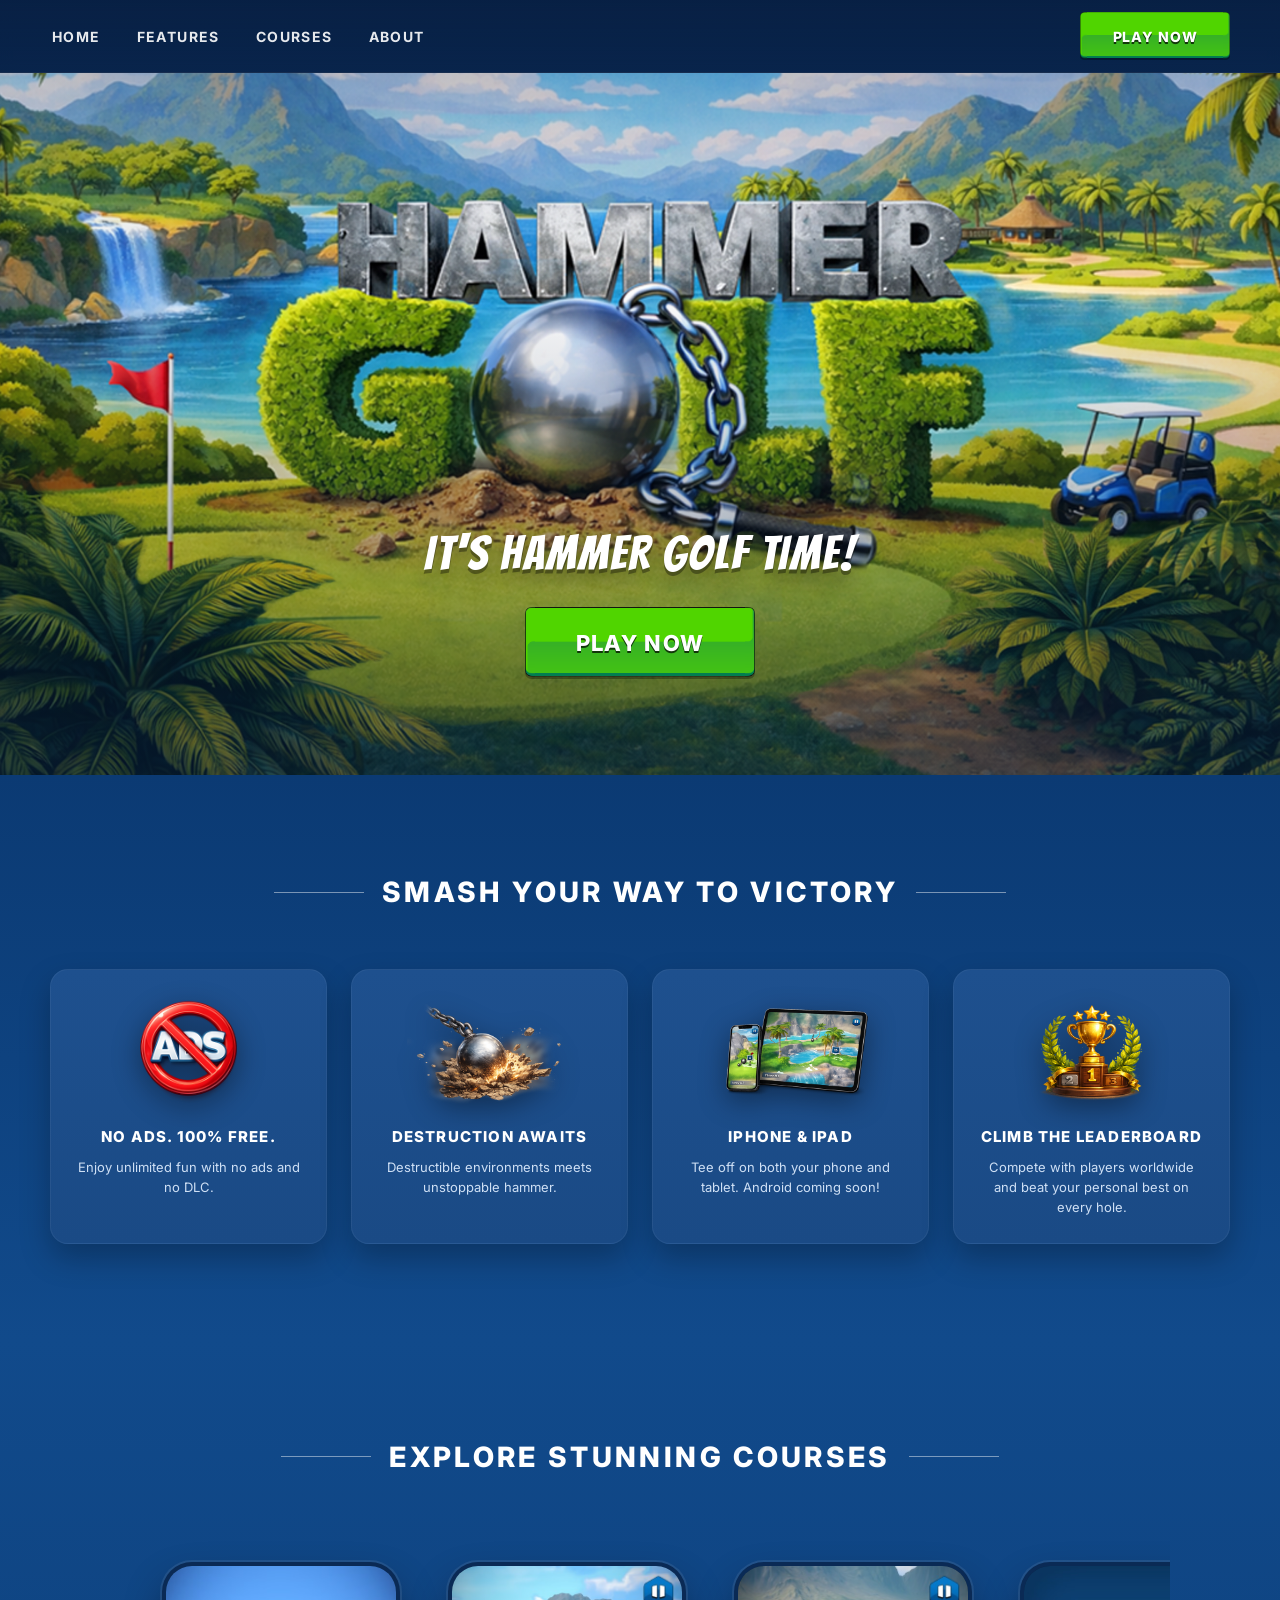
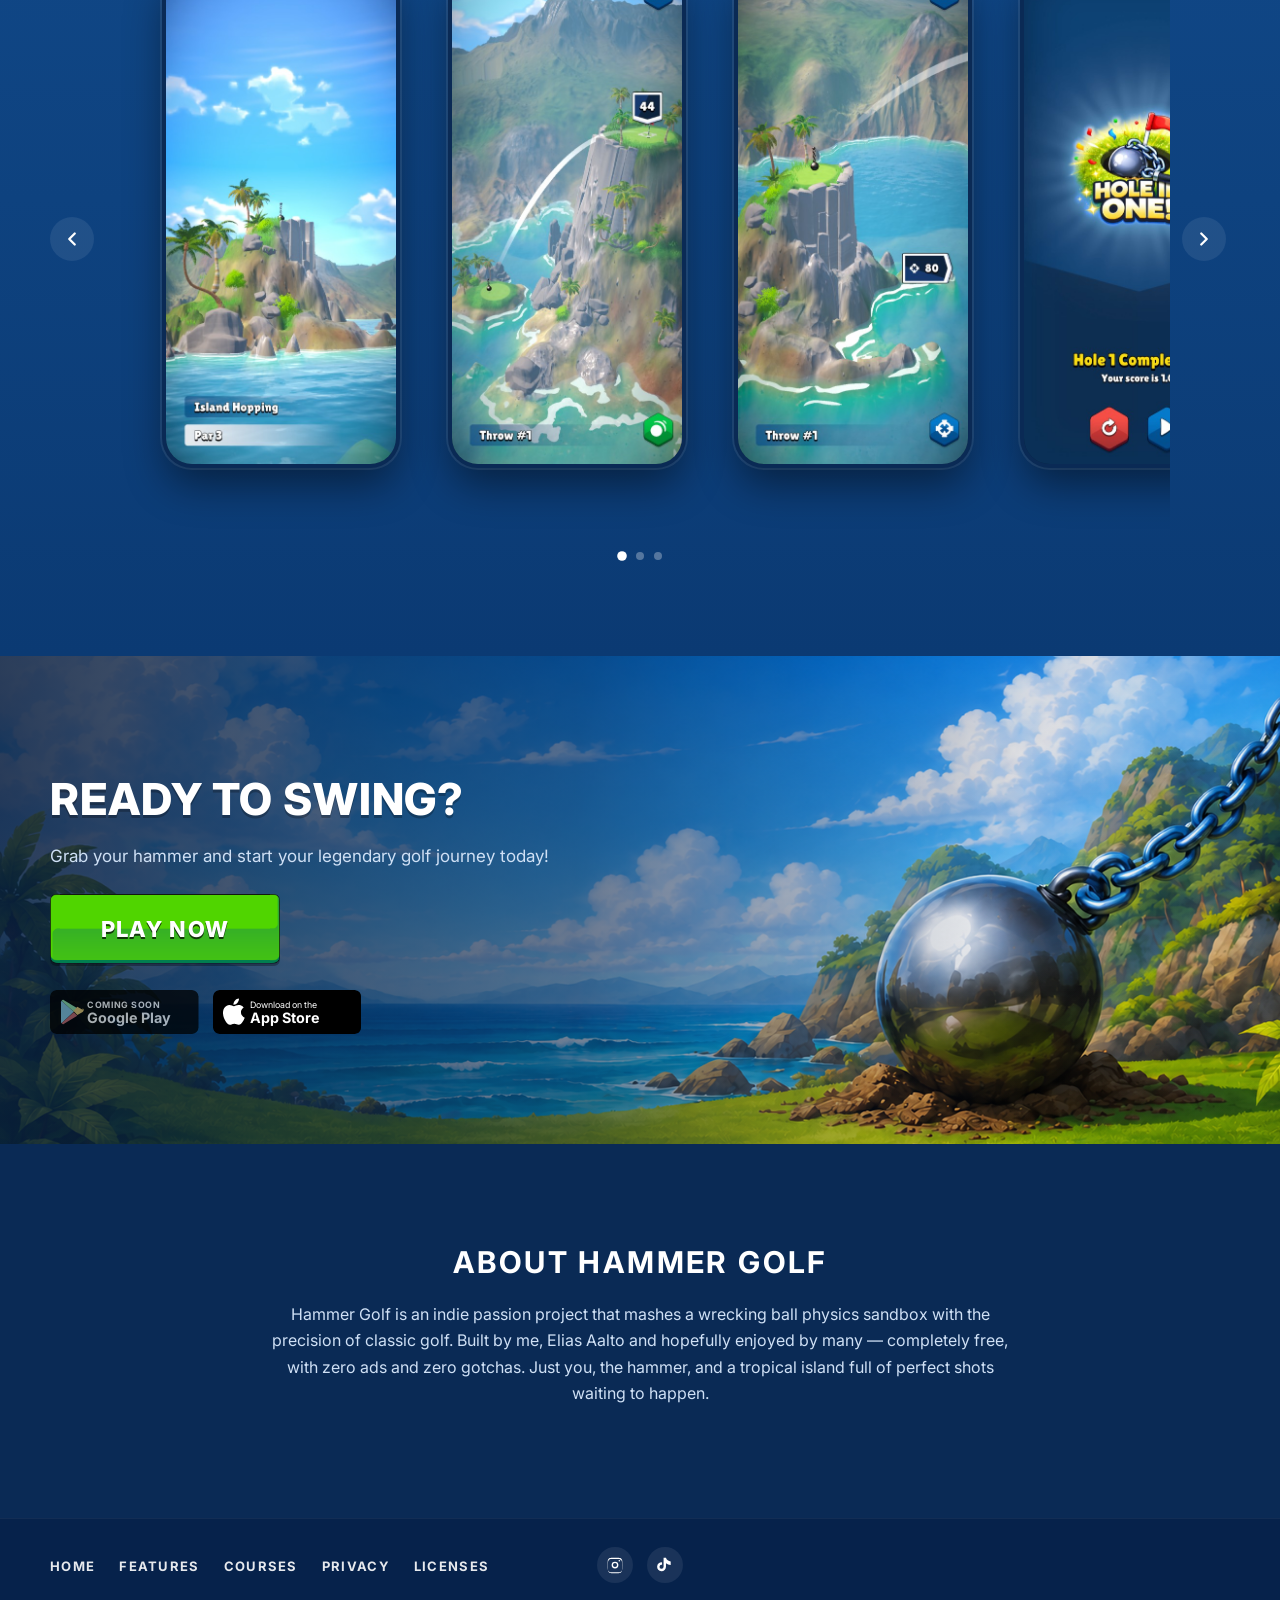
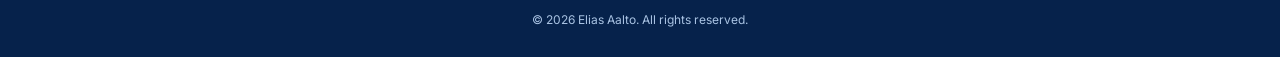
==== index.html @ b5d1f31d "Initial Hammer Golf website" ====
<!doctype html>
<html lang="en">
  <head>
    <meta charset="utf-8" />
    <meta name="viewport" content="width=device-width, initial-scale=1, viewport-fit=cover" />
    <meta name="theme-color" content="#0b3a73" />
    <title>Hammer Golf — Wrecking Balls. Perfect Shots.</title>
    <meta
      name="description"
      content="Hammer Golf is a free mobile golf game with no ads. Smash your way through stunning tropical island courses with the hammer and climb the global leaderboard."
    />

    <meta property="og:title" content="Hammer Golf" />
    <meta property="og:description" content="Wrecking balls. Perfect shots. 100% free. No ads." />
    <meta property="og:type" content="website" />
    <meta property="og:image" content="assets/hero.png" />

    <link rel="preconnect" href="https://fonts.googleapis.com" />
    <link rel="preconnect" href="https://fonts.gstatic.com" crossorigin />
    <link
      href="https://fonts.googleapis.com/css2?family=Bangers&family=Inter:wght@400;500;600;700;800&display=swap"
      rel="stylesheet"
    />

    <link rel="icon" type="image/png" href="assets/icon-hammer.png" />
    <link rel="stylesheet" href="styles.css" />
  </head>
  <body>
    <a class="skip-link" href="#main">Skip to content</a>

    <!-- ============== HEADER ============== -->
    <header class="site-header" id="top">
      <div class="container header-inner">
        <nav class="primary-nav" aria-label="Primary">
          <ul>
            <li><a href="#top">Home</a></li>
            <li><a href="#features">Features</a></li>
            <li><a href="#courses">Courses</a></li>
            <li><a href="#about">About</a></li>
          </ul>
        </nav>

        <a href="https://apps.apple.com/app/6762349301" target="_blank" rel="noopener" class="btn btn-cta btn-cta--sm">Play Now</a>

        <button
          class="nav-toggle"
          aria-label="Open menu"
          aria-expanded="false"
          aria-controls="mobile-nav"
        >
          <span></span><span></span><span></span>
        </button>
      </div>

      <nav id="mobile-nav" class="mobile-nav" aria-label="Mobile">
        <ul>
          <li><a href="#top">Home</a></li>
          <li><a href="#features">Features</a></li>
          <li><a href="#courses">Courses</a></li>
          <li><a href="#about">About</a></li>
          <li><a href="https://apps.apple.com/app/6762349301" target="_blank" rel="noopener" class="btn btn-cta btn-cta--sm">Play Now</a></li>
        </ul>
      </nav>
    </header>

    <main id="main">
      <!-- ============== HERO ============== -->
      <section class="hero">
        <div class="hero-media" aria-hidden="true">
          <img src="assets/hero.png" alt="" />
          <div class="hero-overlay"></div>
        </div>

        <div class="container hero-inner">
          <p class="hero-tagline">IT'S HAMMER GOLF TIME!</p>
          <a href="https://apps.apple.com/app/6762349301" target="_blank" rel="noopener" class="btn btn-cta btn-cta--lg">Play Now</a>
        </div>
      </section>

      <!-- ============== FEATURES ============== -->
      <section id="features" class="section section-features">
        <div class="container">
          <header class="section-head">
            <h2><span class="rule"></span>Smash your way to victory<span class="rule"></span></h2>
          </header>

          <ul class="feature-grid">
            <li class="feature-card">
              <div class="feature-icon">
                <img src="assets/icon-no-ads.png" alt="" />
              </div>
              <h3>No ads. 100% free.</h3>
              <p>Enjoy unlimited fun with no ads and no DLC.</p>
            </li>
            <li class="feature-card">
              <div class="feature-icon">
                <img src="assets/icon-hammer.png" alt="" />
              </div>
              <h3>Destruction awaits</h3>
              <p>Destructible environments meets unstoppable hammer.</p>
            </li>
            <li class="feature-card">
              <div class="feature-icon">
                <img src="assets/icon-courses.png" alt="" />
              </div>
              <h3>iPhone & iPad</h3>
              <p>Tee off on both your phone and tablet. Android coming soon!</p>
            </li>
            <li class="feature-card">
              <div class="feature-icon">
                <img src="assets/icon-trophy.png" alt="" />
              </div>
              <h3>Climb the leaderboard</h3>
              <p>Compete with players worldwide and beat your personal best on every hole.</p>
            </li>
          </ul>
        </div>
      </section>

      <!-- ============== SCREENSHOTS / VIDEO ============== -->
      <section id="courses" class="section section-courses">
        <div class="container">
          <header class="section-head">
            <h2><span class="rule"></span>Explore stunning courses<span class="rule"></span></h2>
          </header>

          <div class="courses-carousel" data-carousel>
            <button class="carousel-arrow carousel-arrow--prev" data-prev aria-label="Previous screenshot">
              <svg viewBox="0 0 24 24" aria-hidden="true">
                <path d="M15 6l-6 6 6 6" fill="none" stroke="currentColor" stroke-width="2.5" stroke-linecap="round" stroke-linejoin="round"/>
              </svg>
            </button>

            <div class="courses-track" data-track>
              <div class="shot-card">
                <div class="shot-frame">
                  <video
                    class="shot-media"
                    src="assets/gameplay.mp4"
                    autoplay
                    muted
                    loop
                    playsinline
                    preload="metadata"
                    poster="assets/screenshot-island.png"
                    aria-label="Hammer Golf gameplay video"
                  ></video>
                </div>
              </div>

              <div class="shot-card">
                <div class="shot-frame">
                  <img class="shot-media" src="assets/screenshot-trajectory.png" alt="Aiming a shot across the cliffs" loading="lazy" />
                </div>
              </div>

              <div class="shot-card">
                <div class="shot-frame">
                  <img class="shot-media" src="assets/screenshot-green.png" alt="Approaching the green from the rocks" loading="lazy" />
                </div>
              </div>

              <div class="shot-card">
                <div class="shot-frame">
                  <img class="shot-media" src="assets/screenshot-holeinone.png" alt="Hole in one celebration screen" loading="lazy" />
                </div>
              </div>

              <div class="shot-card">
                <div class="shot-frame">
                  <img class="shot-media" src="assets/screenshot-island.png" alt="Island Hopping par 3 course preview" loading="lazy" />
                </div>
              </div>
            </div>

            <button class="carousel-arrow carousel-arrow--next" data-next aria-label="Next screenshot">
              <svg viewBox="0 0 24 24" aria-hidden="true">
                <path d="M9 6l6 6-6 6" fill="none" stroke="currentColor" stroke-width="2.5" stroke-linecap="round" stroke-linejoin="round"/>
              </svg>
            </button>
          </div>

          <ol class="carousel-dots" data-dots aria-label="Carousel pages"></ol>
        </div>
      </section>

      <!-- ============== CTA / DOWNLOAD ============== -->
      <section id="download" class="section section-cta" aria-labelledby="cta-heading">
        <div class="cta-media" aria-hidden="true">
          <img src="assets/cta.png" alt="" />
          <div class="cta-overlay"></div>
        </div>

        <div class="container cta-inner">
          <div class="cta-copy">
            <h2 id="cta-heading">Ready to swing?</h2>
            <p>Grab your hammer and start your legendary golf journey today!</p>
            <a href="https://apps.apple.com/app/6762349301" target="_blank" rel="noopener" class="btn btn-cta btn-cta--lg">Play Now</a>

            <div class="store-badges">
              <span class="store-badge store-badge--soon" aria-label="Google Play — coming soon">
                <svg viewBox="0 0 135 40" xmlns="http://www.w3.org/2000/svg" role="img" aria-hidden="true">
                  <rect width="135" height="40" rx="6" fill="#000"/>
                  <g fill="#fff">
                    <text x="34" y="16" font-family="Inter, Arial, sans-serif" font-size="8" font-weight="700" letter-spacing="0.5">COMING SOON</text>
                    <text x="34" y="30" font-family="Inter, Arial, sans-serif" font-size="13" font-weight="700">Google Play</text>
                  </g>
                  <g transform="translate(10 9)">
                    <path d="M.5.7C.2 1 0 1.5 0 2.1v17.8c0 .6.2 1.1.5 1.4l11.1-10.6L.5.7z" fill="#5BC9F4"/>
                    <path d="M.5.7L11.6 10.7l3.2-3.1L2.4 0C1.7-.3 1 .1.5.7z" fill="#62E68C"/>
                    <path d="M14.8 14.4l-3.2-3.1L.5 21.3c.5.6 1.2 1 1.9.6l12.4-7.5z" fill="#EE5A5C"/>
                    <path d="M19.7 9L14.8 6.3l-3.5 3.7 3.5 3.7L19.7 11c1.3-.7 1.3-2.6 0-3.3z" fill="#F2BF35"/>
                  </g>
                </svg>
              </span>
              <a class="store-badge" href="https://apps.apple.com/app/6762349301" target="_blank" rel="noopener" aria-label="Download on the App Store">
                <svg viewBox="0 0 135 40" xmlns="http://www.w3.org/2000/svg" role="img" aria-hidden="true">
                  <rect width="135" height="40" rx="6" fill="#000"/>
                  <g fill="#fff">
                    <text x="34" y="16" font-family="Inter, Arial, sans-serif" font-size="8" font-weight="400">Download on the</text>
                    <text x="34" y="30" font-family="Inter, Arial, sans-serif" font-size="13" font-weight="700">App Store</text>
                  </g>
                  <path transform="translate(9 8)" d="M16.4 12.5c0-3 2.5-4.5 2.6-4.5-1.4-2.1-3.6-2.4-4.4-2.4-1.9-.2-3.6 1.1-4.6 1.1-.9 0-2.4-1.1-4-1.1-2 0-3.9 1.2-4.9 3-2.1 3.7-.5 9 1.5 12 1 1.4 2.2 3 3.8 3 1.5-.1 2.1-1 4-1s2.4 1 4 .9c1.7 0 2.7-1.5 3.7-2.9 1.2-1.6 1.6-3.3 1.7-3.4-.1 0-3.4-1.3-3.4-5.1zM13.3 3.7c.8-1 1.4-2.5 1.3-3.9-1.3 0-2.8.8-3.7 1.9-.8.9-1.5 2.4-1.3 3.8 1.4.1 2.9-.7 3.7-1.8z" fill="#fff"/>
                </svg>
              </a>
            </div>
          </div>
        </div>
      </section>

      <!-- ============== ABOUT (anchor target) ============== -->
      <section id="about" class="section section-about">
        <div class="container about-inner">
          <h2>About Hammer Golf</h2>
          <p>
            Hammer Golf is an indie passion project that mashes a wrecking ball physics
            sandbox with the precision of classic golf. Built by me, Elias Aalto and hopefully enjoyed by many — completely free, with zero ads and zero gotchas. Just you, the
            hammer, and a tropical island full of perfect shots waiting to happen.
          </p>
        </div>
      </section>
    </main>

    <!-- ============== FOOTER ============== -->
    <footer class="site-footer">
      <div class="container footer-inner">
        <nav class="footer-nav" aria-label="Footer">
          <ul>
            <li><a href="#top">Home</a></li>
            <li><a href="#features">Features</a></li>
            <li><a href="#courses">Courses</a></li>
            <li><a href="/privacy/">Privacy</a></li>
            <li><a href="/licenses/">Licenses</a></li>
          </ul>
        </nav>

        <ul class="social" aria-label="Social media">
          <li>
            <a href="https://www.instagram.com/hammer.golf.game/" target="_blank" rel="noopener" aria-label="Hammer Golf on Instagram">
              <svg viewBox="0 0 24 24" aria-hidden="true">
                <path d="M12 2.2c3.2 0 3.6 0 4.8.07 1.2.06 1.8.25 2.2.42a3.7 3.7 0 0 1 1.4.9c.4.4.7.8.9 1.4.17.4.36 1 .42 2.2.07 1.2.07 1.6.07 4.8s0 3.6-.07 4.8c-.06 1.2-.25 1.8-.42 2.2a3.7 3.7 0 0 1-.9 1.4c-.4.4-.8.7-1.4.9-.4.17-1 .36-2.2.42-1.2.07-1.6.07-4.8.07s-3.6 0-4.8-.07c-1.2-.06-1.8-.25-2.2-.42a3.7 3.7 0 0 1-1.4-.9 3.7 3.7 0 0 1-.9-1.4c-.17-.4-.36-1-.42-2.2C2.2 15.6 2.2 15.2 2.2 12s0-3.6.07-4.8c.06-1.2.25-1.8.42-2.2.2-.6.5-1 .9-1.4.4-.4.8-.7 1.4-.9.4-.17 1-.36 2.2-.42C8.4 2.2 8.8 2.2 12 2.2zm0 1.8c-3.15 0-3.52 0-4.7.07-1.1.05-1.7.23-2.1.39-.5.2-.9.45-1.3.85-.4.4-.65.8-.85 1.3-.16.4-.34 1-.39 2.1C2.6 9.9 2.6 10.3 2.6 13.5s0 3.6.06 4.7c.05 1.1.23 1.7.39 2.1.2.5.45.9.85 1.3.4.4.8.65 1.3.85.4.16 1 .34 2.1.39 1.18.07 1.55.07 4.7.07s3.52 0 4.7-.07c1.1-.05 1.7-.23 2.1-.39.5-.2.9-.45 1.3-.85.4-.4.65-.8.85-1.3.16-.4.34-1 .39-2.1.07-1.18.07-1.55.07-4.7s0-3.52-.07-4.7c-.05-1.1-.23-1.7-.39-2.1-.2-.5-.45-.9-.85-1.3-.4-.4-.8-.65-1.3-.85-.4-.16-1-.34-2.1-.39-1.18-.07-1.55-.07-4.7-.07z" fill="currentColor"/>
                <circle cx="12" cy="12" r="3.6" fill="none" stroke="currentColor" stroke-width="1.8"/>
                <circle cx="17.8" cy="6.3" r="1.1" fill="currentColor"/>
              </svg>
            </a>
          </li>
          <li>
            <a href="https://www.tiktok.com/@hammergolfgame" target="_blank" rel="noopener" aria-label="Hammer Golf on TikTok">
              <svg viewBox="0 0 24 24" aria-hidden="true">
                <path d="M19.6 7.2a6.4 6.4 0 0 1-4-1.4 6.4 6.4 0 0 1-2.3-3.6h-3.2v12.2a2.7 2.7 0 1 1-2-2.6V8.5a5.9 5.9 0 1 0 5.2 5.9V9.6a9.5 9.5 0 0 0 6.3 2.3V7.2z" fill="currentColor"/>
              </svg>
            </a>
          </li>
        </ul>

        <p class="footer-copy">© <span id="year"></span> Elias Aalto. All rights reserved.</p>
      </div>
    </footer>

    <script src="script.js" defer></script>
  </body>
</html>
---- styles.css ----
/* ============================================================
   Hammer Golf — single-page site styles
   ============================================================ */

:root {
  /* Brand palette pulled from the mockup */
  --navy-900: #0a2a55;
  --navy-800: #0b3a73;
  --navy-700: #114a8b;
  --navy-600: #1c5aa2;
  --navy-card: #1e508e;
  --navy-card-2: #1a4a85;

  --green-500: #4cc11e;
  --green-600: #3fa915;
  --green-700: #2f8a0d;

  --orange-500: #ff7a1a;
  --red-500: #e23434;

  --white: #ffffff;
  --text-muted: #cfe0f5;
  --text-soft: #a9c3e3;

  --shadow-soft: 0 12px 30px rgba(3, 18, 41, 0.35);
  --shadow-card: 0 14px 30px rgba(0, 0, 0, 0.25);
  --shadow-btn: 0 6px 0 var(--green-700), 0 10px 20px rgba(0, 0, 0, 0.25);

  --radius-card: 18px;
  --radius-btn: 12px;

  --container: 1180px;
  --header-h: 72px;
}

/* ---------- Reset ---------- */
*,
*::before,
*::after {
  box-sizing: border-box;
}

html {
  scroll-behavior: smooth;
}

body {
  margin: 0;
  font-family: "Inter", system-ui, -apple-system, "Segoe UI", Roboto, Arial, sans-serif;
  color: var(--white);
  background: var(--navy-800);
  line-height: 1.5;
  -webkit-font-smoothing: antialiased;
  text-rendering: optimizeLegibility;
}

img {
  display: block;
  max-width: 100%;
  height: auto;
}

ul,
ol {
  list-style: none;
  margin: 0;
  padding: 0;
}

a {
  color: inherit;
  text-decoration: none;
}

button {
  font-family: inherit;
  cursor: pointer;
  border: 0;
  background: transparent;
  color: inherit;
}

.container {
  width: min(100% - 32px, var(--container));
  margin-inline: auto;
}

.skip-link {
  position: absolute;
  left: -9999px;
  top: 0;
  background: var(--white);
  color: var(--navy-900);
  padding: 8px 12px;
  z-index: 100;
}
.skip-link:focus {
  left: 12px;
  top: 12px;
}

/* ---------- Buttons ---------- */
.btn {
  display: inline-flex;
  align-items: center;
  justify-content: center;
  gap: 8px;
  font-weight: 800;
  text-transform: uppercase;
  letter-spacing: 0.06em;
  transition: transform 120ms ease, filter 120ms ease;
  user-select: none;
}

.btn:active {
  transform: translateY(2px);
}

/* CTA button: source (64x225) used as-is, sliced 31 / 2 / 31 across its
   64-wide axis. Caps render with their native source aspect ratio:
       cap_render_width = button_height × (31 / 225) ≈ 0.138 × H
   so the 1:7.26 cap proportion is preserved instead of being squished.
   The source stays at native 64x225 so HiDPI/retina screens render the
   caps from extra source pixels (sharp on 2x/3x). */
.btn-cta {
  display: inline-flex;
  align-items: center;
  justify-content: center;
  background: transparent;
  color: var(--white);
  text-shadow: 0 2px 0 rgba(0, 0, 0, 0.7);
  border-style: solid;
  border-color: transparent;
  border-radius: 0;
  border-image-source: url("assets/button-green.png");
  border-image-slice: 0 31 0 31 fill;
  border-image-repeat: stretch;
}

.btn-cta:hover {
  filter: brightness(1.06);
}

/* H=48  ->  cap ≈ 48 × 31/225 ≈ 6.6 → 7px */
.btn-cta--sm {
  height: 48px;
  border-width: 0 7px;
  border-image-width: 0 7px;
  padding: 0 14px;
  font-size: 14px;
  min-width: 150px;
}

/* H=72  ->  cap ≈ 72 × 31/225 ≈ 9.9 → 10px */
.btn-cta--lg {
  height: 72px;
  border-width: 0 10px;
  border-image-width: 0 10px;
  padding: 0 22px;
  font-size: 22px;
  min-width: 230px;
}

/* ============================================================
   Header
   ============================================================ */
.site-header {
  position: sticky;
  top: 0;
  z-index: 50;
  background: linear-gradient(180deg, rgba(8, 30, 64, 0.92) 0%, rgba(8, 30, 64, 0.78) 100%);
  backdrop-filter: blur(8px);
  -webkit-backdrop-filter: blur(8px);
  border-bottom: 1px solid rgba(255, 255, 255, 0.06);
}

.header-inner {
  height: var(--header-h);
  display: flex;
  align-items: center;
  justify-content: space-between;
  gap: 24px;
}

.brand {
  display: flex;
  align-items: center;
  gap: 10px;
  font-weight: 800;
  letter-spacing: 0.04em;
}

.brand-mark {
  width: 28px;
  height: 28px;
  border-radius: 50%;
  background:
    radial-gradient(circle at 35% 35%, #f4f6fa 0%, #b7bec8 38%, #6b7785 70%, #2e3845 100%);
  box-shadow: inset 0 -2px 4px rgba(0, 0, 0, 0.45), 0 2px 4px rgba(0, 0, 0, 0.4);
}

.brand-name {
  font-size: 16px;
  text-transform: uppercase;
}

.primary-nav ul {
  display: flex;
  gap: 32px;
}

.primary-nav a {
  font-weight: 700;
  font-size: 14px;
  text-transform: uppercase;
  letter-spacing: 0.1em;
  padding: 6px 2px;
  position: relative;
  color: var(--white);
  opacity: 0.9;
  transition: opacity 120ms ease;
}

.primary-nav a:hover {
  opacity: 1;
}

.primary-nav a::after {
  content: "";
  position: absolute;
  left: 50%;
  right: 50%;
  bottom: -4px;
  height: 2px;
  background: var(--green-500);
  transition: left 200ms ease, right 200ms ease;
}

.primary-nav a:hover::after {
  left: 0;
  right: 0;
}

.nav-toggle {
  display: none;
  width: 40px;
  height: 40px;
  flex-direction: column;
  align-items: center;
  justify-content: center;
  gap: 5px;
}
.nav-toggle span {
  width: 22px;
  height: 2px;
  background: var(--white);
  border-radius: 2px;
  transition: transform 200ms ease, opacity 200ms ease;
}

.mobile-nav {
  display: none;
  padding: 12px 16px 20px;
  border-top: 1px solid rgba(255, 255, 255, 0.08);
  background: rgba(8, 30, 64, 0.96);
}
.mobile-nav ul {
  display: flex;
  flex-direction: column;
  gap: 14px;
  align-items: stretch;
}
.mobile-nav a {
  font-weight: 700;
  text-transform: uppercase;
  letter-spacing: 0.08em;
  padding: 10px 4px;
}
.mobile-nav .btn-cta {
  align-self: flex-start;
}

body.nav-open .mobile-nav {
  display: block;
}
body.nav-open .nav-toggle span:nth-child(1) {
  transform: translateY(7px) rotate(45deg);
}
body.nav-open .nav-toggle span:nth-child(2) {
  opacity: 0;
}
body.nav-open .nav-toggle span:nth-child(3) {
  transform: translateY(-7px) rotate(-45deg);
}

/* ============================================================
   Hero
   ============================================================ */
.hero {
  position: relative;
  isolation: isolate;
  min-height: clamp(480px, 78vh, 760px);
  display: flex;
  align-items: flex-end;
  padding-bottom: clamp(48px, 8vw, 96px);
  overflow: hidden;
}

.hero-media {
  position: absolute;
  inset: 0;
  z-index: -1;
}
.hero-media img {
  width: 100%;
  height: 100%;
  object-fit: cover;
  object-position: center 45%;
}
.hero-overlay {
  position: absolute;
  inset: 0;
  background:
    linear-gradient(180deg, rgba(8, 30, 64, 0.25) 0%, rgba(8, 30, 64, 0) 30%, rgba(8, 30, 64, 0.6) 100%);
}

.hero-inner {
  text-align: center;
}

.hero-tagline {
  font-family: "Bangers", "Inter", system-ui, sans-serif;
  letter-spacing: 0.04em;
  font-size: clamp(28px, 4.5vw, 48px);
  line-height: 1.05;
  margin: 0 0 28px;
  text-transform: uppercase;
  text-shadow: 0 4px 0 rgba(0, 0, 0, 0.35), 0 8px 24px rgba(0, 0, 0, 0.5);
}

/* ============================================================
   Section base
   ============================================================ */
.section {
  padding: clamp(56px, 8vw, 96px) 0;
}

.section-head {
  text-align: center;
  margin-bottom: clamp(32px, 5vw, 56px);
}

.section-head h2 {
  display: inline-flex;
  align-items: center;
  gap: 18px;
  margin: 0;
  font-size: clamp(20px, 2.6vw, 28px);
  font-weight: 800;
  text-transform: uppercase;
  letter-spacing: 0.12em;
}

.rule {
  display: inline-block;
  width: clamp(40px, 8vw, 90px);
  height: 1px;
  background: rgba(255, 255, 255, 0.45);
}

/* ============================================================
   Features
   ============================================================ */
.section-features {
  background: linear-gradient(180deg, var(--navy-800) 0%, var(--navy-700) 100%);
}

.feature-grid {
  display: grid;
  grid-template-columns: repeat(4, minmax(0, 1fr));
  gap: clamp(16px, 2vw, 24px);
}

.feature-card {
  background: linear-gradient(180deg, var(--navy-card) 0%, var(--navy-card-2) 100%);
  border-radius: var(--radius-card);
  padding: 28px 22px 26px;
  text-align: center;
  box-shadow: var(--shadow-card);
  border: 1px solid rgba(255, 255, 255, 0.05);
  transition: transform 220ms ease, box-shadow 220ms ease;
}

.feature-card:hover {
  transform: translateY(-4px);
  box-shadow: 0 22px 40px rgba(0, 0, 0, 0.32);
}

.feature-icon {
  height: 110px;
  display: flex;
  align-items: center;
  justify-content: center;
  margin-bottom: 18px;
}

.feature-icon img {
  max-height: 100%;
  width: auto;
  filter: drop-shadow(0 8px 14px rgba(0, 0, 0, 0.4));
}

.feature-card h3 {
  margin: 0 0 8px;
  font-size: 15px;
  font-weight: 800;
  text-transform: uppercase;
  letter-spacing: 0.08em;
}

.feature-card p {
  margin: 0;
  font-size: 13px;
  color: var(--text-muted);
  line-height: 1.55;
}

/* ============================================================
   Screenshots / video showcase
   ============================================================ */
.section-courses {
  background: linear-gradient(180deg, var(--navy-700) 0%, var(--navy-800) 100%);
}

.courses-carousel {
  position: relative;
  display: grid;
  grid-template-columns: 48px 1fr 48px;
  align-items: center;
  gap: 12px;
}

.courses-track {
  display: grid;
  grid-auto-flow: column;
  grid-auto-columns: 230px;
  gap: 56px;
  overflow-x: auto;
  overflow-y: visible;
  scroll-snap-type: x mandatory;
  scroll-behavior: smooth;
  scrollbar-width: none;
  /* Generous side+vertical padding so the cards' drop shadows
     (incl. the larger hover shadow) aren't clipped at the edges
     of the scroll container. */
  padding: 32px 56px 80px;
  justify-content: start;
}
.courses-track::-webkit-scrollbar {
  display: none;
}

.shot-card {
  scroll-snap-align: center;
  margin: 0;
}

/* Portrait "phone screen" frame around the media */
.shot-frame {
  width: 100%;
  aspect-ratio: 9 / 19.5;
  border-radius: 26px;
  overflow: hidden;
  position: relative;
  background: #07203f;
  box-shadow:
    0 0 0 4px #0a2a55,
    0 0 0 6px rgba(255, 255, 255, 0.08),
    0 20px 40px rgba(0, 0, 0, 0.45);
  transition: transform 250ms ease, box-shadow 250ms ease;
}

.shot-card:hover .shot-frame {
  transform: translateY(-4px);
  box-shadow:
    0 0 0 4px #0a2a55,
    0 0 0 6px rgba(255, 255, 255, 0.12),
    0 26px 48px rgba(0, 0, 0, 0.55);
}

.shot-media {
  display: block;
  width: 100%;
  height: 100%;
  object-fit: cover;
  background: #000;
}

.shot-card figcaption {
  font-size: 13px;
  font-weight: 700;
  text-transform: uppercase;
  letter-spacing: 0.08em;
  color: var(--text-muted);
  text-align: center;
}

.carousel-arrow {
  width: 44px;
  height: 44px;
  border-radius: 50%;
  background: rgba(255, 255, 255, 0.08);
  color: var(--white);
  display: flex;
  align-items: center;
  justify-content: center;
  transition: background 150ms ease, transform 150ms ease;
}
.carousel-arrow:hover {
  background: rgba(255, 255, 255, 0.18);
  transform: scale(1.05);
}
.carousel-arrow svg {
  width: 22px;
  height: 22px;
}

.carousel-dots {
  display: flex;
  justify-content: center;
  gap: 10px;
  margin-top: 8px;
}
.carousel-dots li {
  width: 8px;
  height: 8px;
  border-radius: 50%;
  background: rgba(255, 255, 255, 0.3);
  cursor: pointer;
  transition: background 150ms ease, transform 150ms ease;
}
.carousel-dots li.is-active {
  background: var(--white);
  transform: scale(1.2);
}

/* ============================================================
   CTA / download
   ============================================================ */
.section-cta {
  position: relative;
  isolation: isolate;
  overflow: hidden;
  padding: clamp(64px, 9vw, 110px) 0;
}

.cta-media {
  position: absolute;
  inset: 0;
  z-index: -1;
}
.cta-media img {
  width: 100%;
  height: 100%;
  object-fit: cover;
  object-position: center;
}
.cta-overlay {
  position: absolute;
  inset: 0;
  background: linear-gradient(
    90deg,
    rgba(8, 30, 64, 0.85) 0%,
    rgba(8, 30, 64, 0.55) 45%,
    rgba(8, 30, 64, 0.05) 80%
  );
}

.cta-inner {
  display: flex;
}

.cta-copy {
  max-width: 520px;
}

.cta-copy h2 {
  margin: 0 0 12px;
  font-size: clamp(28px, 4vw, 44px);
  font-weight: 800;
  text-transform: uppercase;
  letter-spacing: 0.02em;
  text-shadow: 0 3px 0 rgba(0, 0, 0, 0.25);
}

.cta-copy > p {
  margin: 0 0 24px;
  font-size: clamp(15px, 1.6vw, 17px);
  color: var(--text-muted);
}

.store-badges {
  margin-top: 24px;
  display: flex;
  gap: 14px;
  flex-wrap: wrap;
}

.store-badge {
  display: inline-flex;
  border-radius: 6px;
  overflow: hidden;
  transition: transform 150ms ease, filter 150ms ease;
}
.store-badge svg {
  height: 44px;
  width: auto;
}
a.store-badge:hover {
  transform: translateY(-2px);
}

/* Disabled / coming-soon variant (e.g. Google Play before launch) */
.store-badge--soon {
  cursor: default;
  filter: grayscale(0.4) brightness(0.85);
  opacity: 0.75;
}

/* ============================================================
   About
   ============================================================ */
.section-about {
  background: var(--navy-900);
}

.about-inner {
  max-width: 760px;
  text-align: center;
}

.about-inner h2 {
  margin: 0 0 16px;
  font-size: clamp(22px, 3vw, 30px);
  text-transform: uppercase;
  letter-spacing: 0.08em;
}

.about-inner p {
  color: var(--text-muted);
  font-size: 16px;
  line-height: 1.65;
}

/* ============================================================
   Footer
   ============================================================ */
.site-footer {
  background: #06224b;
  padding: 28px 0;
  border-top: 1px solid rgba(255, 255, 255, 0.05);
}

.footer-inner {
  display: grid;
  grid-template-columns: 1fr auto 1fr;
  align-items: center;
  gap: 16px;
}

.footer-nav ul {
  display: flex;
  gap: 24px;
}
.footer-nav a {
  font-size: 13px;
  font-weight: 700;
  text-transform: uppercase;
  letter-spacing: 0.1em;
  opacity: 0.9;
}
.footer-nav a:hover {
  opacity: 1;
}

.social {
  display: flex;
  gap: 14px;
  justify-self: end;
}
.social a {
  display: inline-flex;
  align-items: center;
  justify-content: center;
  width: 36px;
  height: 36px;
  border-radius: 50%;
  background: rgba(255, 255, 255, 0.08);
  transition: background 150ms ease, transform 150ms ease;
}
.social a:hover {
  background: rgba(255, 255, 255, 0.18);
  transform: translateY(-1px);
}
.social svg {
  width: 18px;
  height: 18px;
  color: var(--white);
}

.footer-copy {
  grid-column: 1 / -1;
  margin: 12px 0 0;
  text-align: center;
  font-size: 12px;
  color: var(--text-soft);
}

/* ============================================================
   Responsive
   ============================================================ */
@media (max-width: 960px) {
  .feature-grid {
    grid-template-columns: repeat(2, minmax(0, 1fr));
  }

  .courses-track {
    grid-auto-columns: 210px;
  }
}

@media (max-width: 768px) {
  .primary-nav,
  .header-inner > .btn-cta {
    display: none;
  }
  .nav-toggle {
    display: flex;
  }

  .courses-carousel {
    grid-template-columns: 1fr;
  }
  .carousel-arrow {
    display: none;
  }
  .courses-track {
    grid-auto-columns: 68%;
    gap: 40px;
    padding-left: 24px;
    padding-right: 24px;
  }

  .footer-inner {
    grid-template-columns: 1fr;
    justify-items: center;
    text-align: center;
  }
  .social {
    justify-self: center;
  }
}

@media (max-width: 520px) {
  .feature-grid {
    grid-template-columns: 1fr;
  }

  .hero {
    min-height: 520px;
  }
  .hero-media img {
    object-position: center 40%;
  }

  .store-badges {
    justify-content: flex-start;
  }
}

/* ============================================================
   Legal pages (privacy, licenses)
   ============================================================ */
.legal-body {
  background: linear-gradient(180deg, var(--navy-800) 0%, var(--navy-900) 100%);
  min-height: 100vh;
}

.legal-page {
  padding: clamp(48px, 7vw, 88px) 0 clamp(56px, 8vw, 96px);
}

.legal-container {
  max-width: 760px;
}

.legal-head {
  margin-bottom: clamp(28px, 4vw, 44px);
  text-align: left;
}

.legal-eyebrow {
  margin: 0 0 8px;
  font-size: 12px;
  font-weight: 700;
  text-transform: uppercase;
  letter-spacing: 0.18em;
  color: var(--green-500);
}

.legal-head h1 {
  margin: 0 0 10px;
  font-size: clamp(28px, 4vw, 40px);
  font-weight: 800;
  letter-spacing: 0.01em;
}

.legal-updated {
  margin: 0;
  color: var(--text-soft);
  font-size: 13px;
  text-transform: uppercase;
  letter-spacing: 0.08em;
}

.legal-content {
  font-size: 16px;
  line-height: 1.7;
  color: var(--text-muted);
}

.legal-content h2 {
  margin: 36px 0 14px;
  font-size: 20px;
  font-weight: 800;
  color: var(--white);
  letter-spacing: 0.02em;
}

.legal-content h2:first-of-type {
  margin-top: 28px;
}

.legal-content p {
  margin: 0 0 16px;
}

.legal-content ul {
  list-style: disc;
  padding-left: 1.4em;
  margin: 0 0 18px;
}

.legal-content li {
  margin: 0 0 8px;
}

.legal-content a {
  color: var(--white);
  text-decoration: underline;
  text-decoration-color: rgba(255, 255, 255, 0.35);
  text-underline-offset: 3px;
  transition: text-decoration-color 150ms ease;
}

.legal-content a:hover {
  text-decoration-color: var(--green-500);
}

.legal-content strong {
  color: var(--white);
}

.legal-back {
  margin-top: 40px;
  padding-top: 24px;
  border-top: 1px solid rgba(255, 255, 255, 0.08);
  font-weight: 700;
  text-transform: uppercase;
  letter-spacing: 0.08em;
  font-size: 13px;
}

@media (prefers-reduced-motion: reduce) {
  html {
    scroll-behavior: auto;
  }
  * {
    transition: none !important;
    animation: none !important;
  }
}
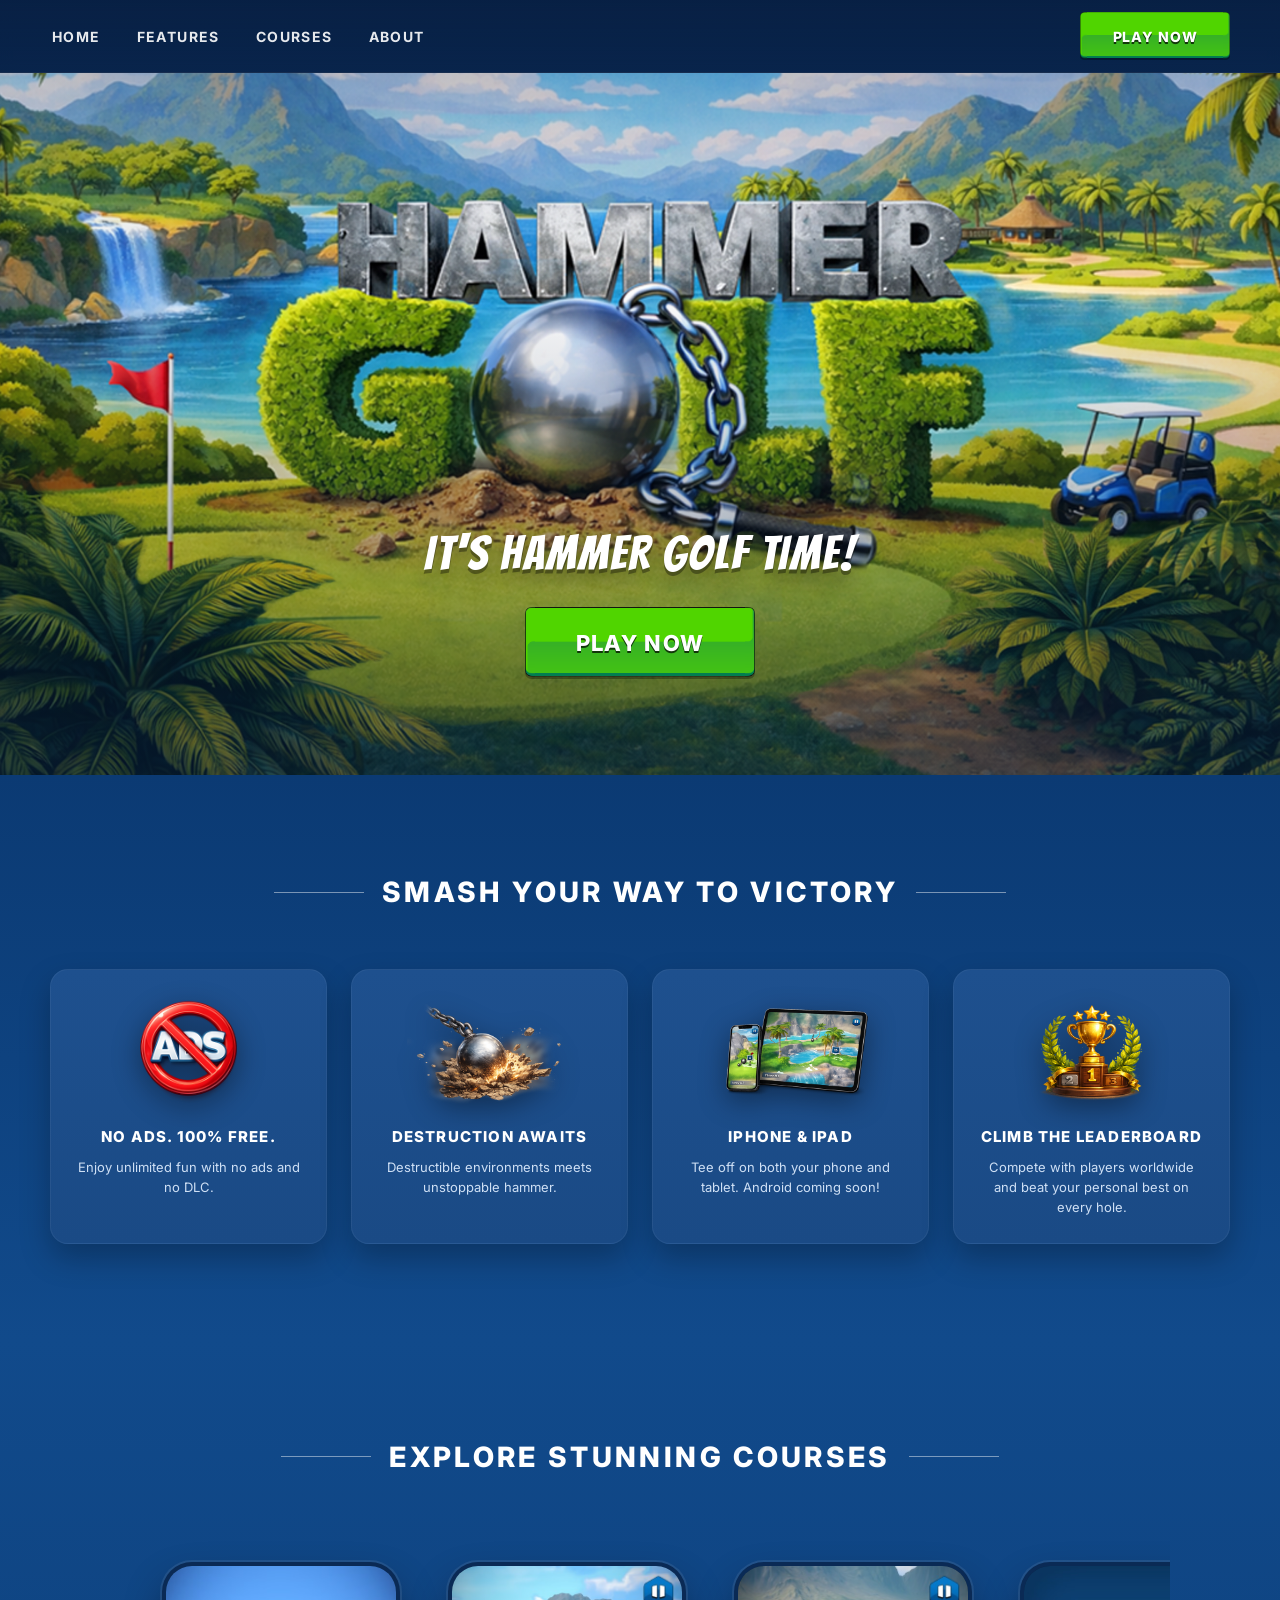
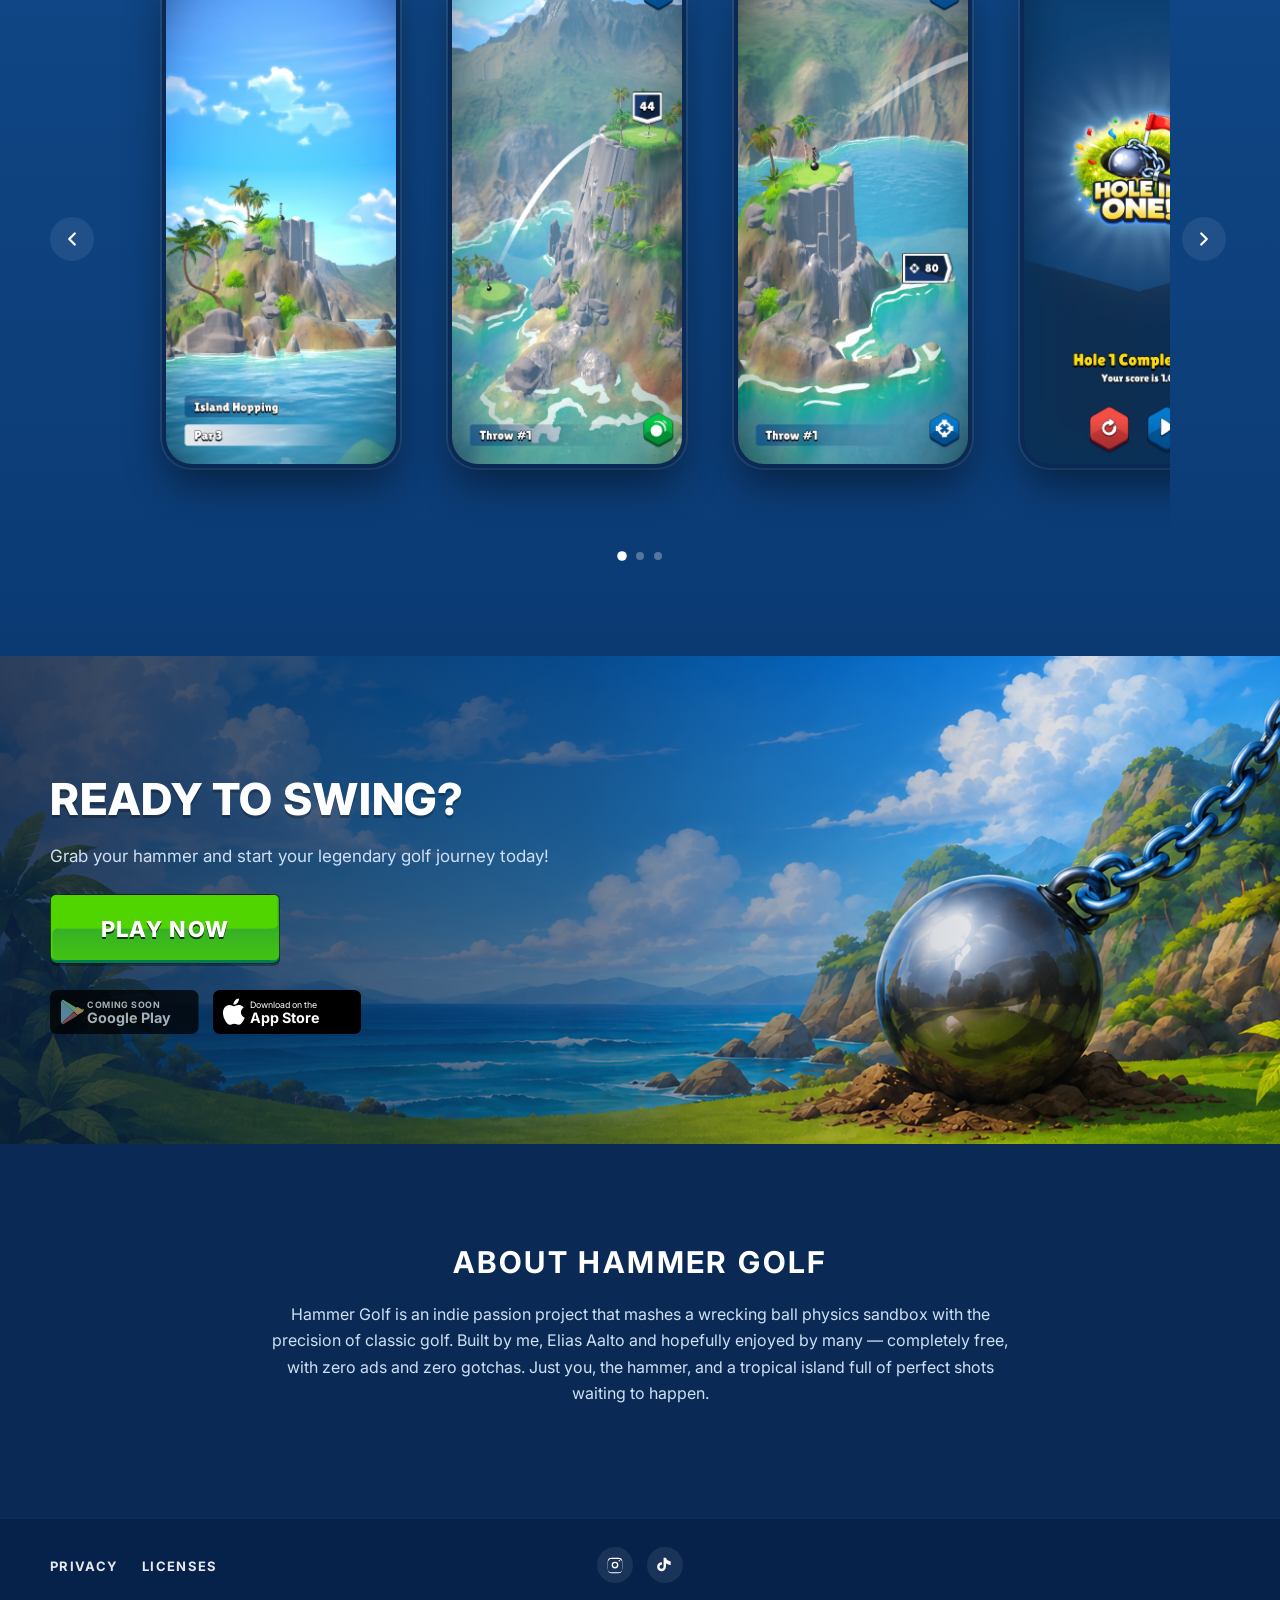
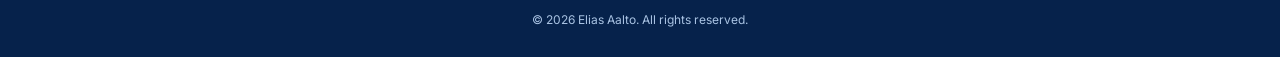
==== commit 44724ef6: "Trim footer nav to Privacy and Licenses only" ====
--- a/index.html
+++ b/index.html
@@ -246,9 +246,6 @@
       <div class="container footer-inner">
         <nav class="footer-nav" aria-label="Footer">
           <ul>
-            <li><a href="#top">Home</a></li>
-            <li><a href="#features">Features</a></li>
-            <li><a href="#courses">Courses</a></li>
             <li><a href="/privacy/">Privacy</a></li>
             <li><a href="/licenses/">Licenses</a></li>
           </ul>
--- a/styles.css
+++ b/styles.css
@@ -52,6 +52,7 @@
   line-height: 1.5;
   -webkit-font-smoothing: antialiased;
   text-rendering: optimizeLegibility;
+  overflow-x: clip;
 }
 
 img {
@@ -756,6 +757,13 @@
     justify-items: center;
     text-align: center;
   }
+  .footer-nav ul {
+    flex-wrap: wrap;
+    justify-content: center;
+    column-gap: 18px;
+    row-gap: 8px;
+    max-width: 100%;
+  }
   .social {
     justify-self: center;
   }
